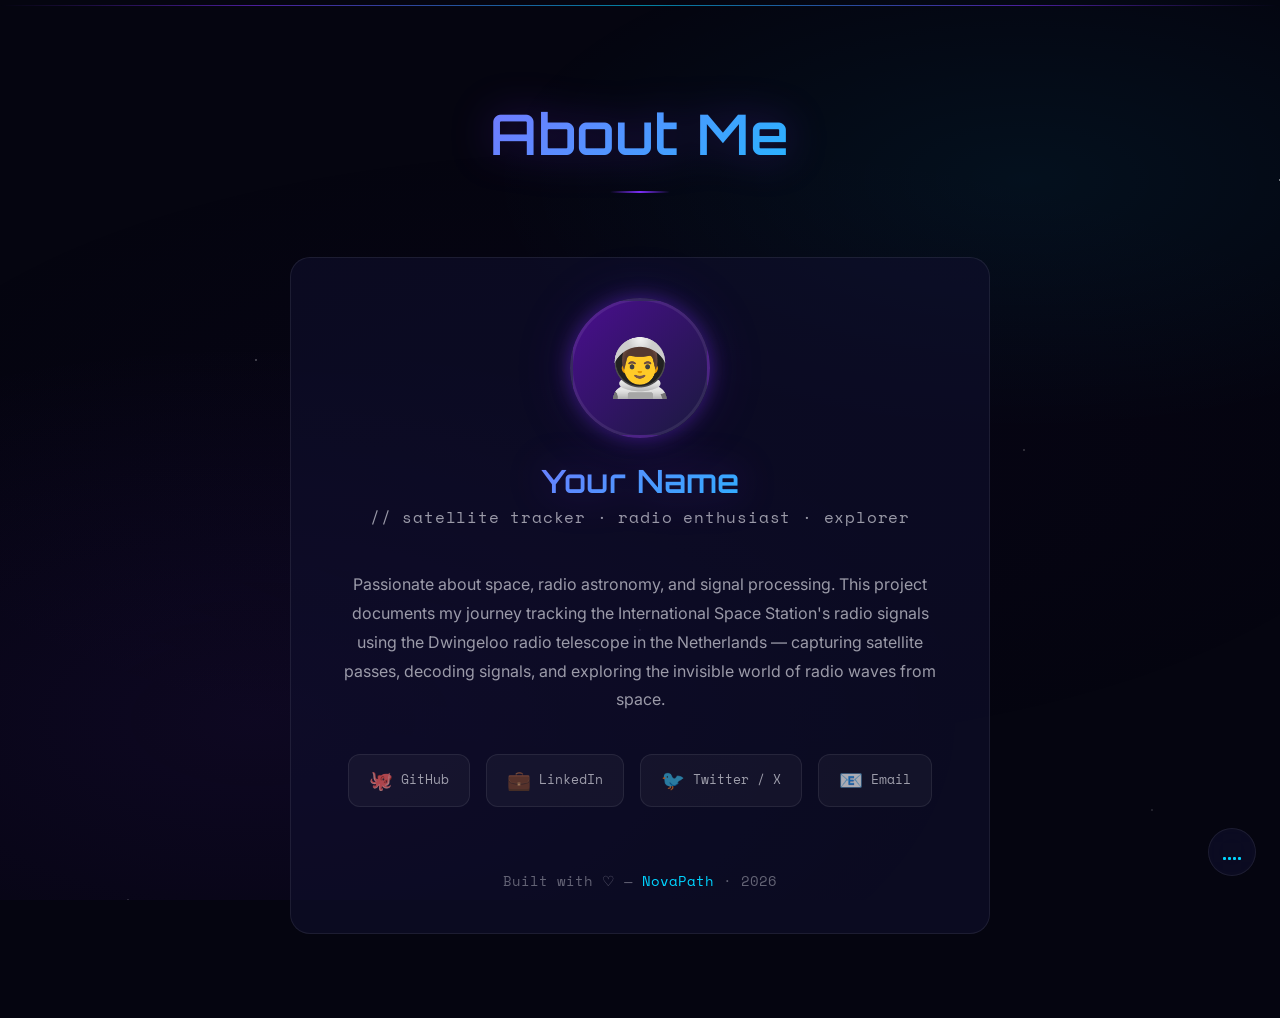
==== about.html @ ecf0092b "Commit all files and data" ====
<!DOCTYPE html>
<html lang="en">

<head>
    <meta charset="UTF-8">
    <meta name="viewport" content="width=device-width, initial-scale=1.0">
    <meta name="description" content="NovaPath — About the creator of this ISS satellite tracking project.">
    <title>NovaPath — About Me</title>

    <link rel="preconnect" href="https://fonts.googleapis.com">
    <link rel="preconnect" href="https://fonts.gstatic.com" crossorigin>
    <link
        href="https://fonts.googleapis.com/css2?family=Orbitron:wght@400;500;600;700;800;900&family=Inter:wght@300;400;500;600&family=Space+Mono&display=swap"
        rel="stylesheet">

    <link rel="stylesheet" href="css/style.css">
    <link rel="stylesheet" href="css/navbar.css">

    <style>
        .about-container {
            max-width: 700px;
            margin: 0 auto;
        }

        .about-avatar {
            width: 140px;
            height: 140px;
            border-radius: 50%;
            border: 3px solid var(--glass-border);
            background: linear-gradient(135deg, var(--nebula-dark), var(--cosmic-blue));
            display: flex;
            align-items: center;
            justify-content: center;
            font-size: 3.5rem;
            margin: 0 auto var(--gap-lg);
            box-shadow: var(--glow-purple);
            transition: all var(--duration-slow) var(--ease-out);
        }

        .about-avatar:hover {
            box-shadow: var(--glow-cyan);
            transform: scale(1.05);
        }

        .about-name {
            text-align: center;
            font-size: 2rem;
            margin-bottom: var(--gap-xs);
        }

        .about-tagline {
            text-align: center;
            color: var(--text-secondary);
            font-size: 1rem;
            margin-bottom: var(--gap-xl);
            font-family: var(--font-mono);
            letter-spacing: 0.05em;
        }

        .about-bio {
            color: var(--text-secondary);
            line-height: 1.8;
            font-size: 1rem;
            margin-bottom: var(--gap-xl);
        }

        .social-links {
            display: flex;
            flex-wrap: wrap;
            gap: var(--gap-md);
            justify-content: center;
        }

        .social-link {
            display: flex;
            align-items: center;
            gap: 8px;
            padding: 10px 20px;
            background: rgba(255, 255, 255, 0.04);
            border: 1px solid var(--glass-border);
            border-radius: var(--radius-md);
            color: var(--text-secondary);
            font-family: var(--font-mono);
            font-size: 0.8rem;
            text-decoration: none;
            transition: all var(--duration-normal) var(--ease-out);
        }

        .social-link:hover {
            border-color: var(--nebula-purple);
            color: var(--text-primary);
            box-shadow: var(--glow-purple);
            transform: translateY(-2px);
        }

        .social-link .social-icon {
            font-size: 1.2rem;
        }

        .project-note {
            margin-top: var(--gap-2xl);
            text-align: center;
            color: var(--text-muted);
            font-size: 0.85rem;
            font-family: var(--font-mono);
        }

        .project-note a {
            color: var(--accent-cyan);
        }
    </style>
</head>

<body>

    <div class="starfield"></div>
    <div class="nebula-bg"></div>

    <!-- Navigation -->
    <nav class="navbar" id="navbar">
        <div class="navbar-inner">
            <a href="index.html" class="nav-logo">NovaPath</a>
            <button class="nav-hamburger" aria-label="Toggle menu">
                <span></span><span></span><span></span>
            </button>
            <ul class="nav-links">
                <li><a href="index.html">Home</a></li>
                <li><a href="details.html">Details</a></li>
                <li><a href="gallery.html">Gallery</a></li>
                <li><a href="about.html" class="active">About</a></li>
            </ul>
        </div>
    </nav>

    <main class="page-content">
        <div class="about-container">
            <div class="section-header">
                <h1 class="glow-text">About Me</h1>
                <div class="section-divider"></div>
            </div>

            <div class="glass-card" style="text-align: center;">
                <div class="about-avatar">👨‍🚀</div>

                <h2 class="about-name glow-text">Your Name</h2>
                <p class="about-tagline">// satellite tracker · radio enthusiast · explorer</p>

                <p class="about-bio">
                    Passionate about space, radio astronomy, and signal processing. This project documents my journey
                    tracking the International Space Station's radio signals using the Dwingeloo radio telescope in the
                    Netherlands — capturing satellite passes, decoding signals, and exploring the invisible world of
                    radio waves from space.
                </p>

                <div class="social-links">
                    <a href="#" class="social-link" target="_blank" rel="noopener">
                        <span class="social-icon">🐙</span> GitHub
                    </a>
                    <a href="#" class="social-link" target="_blank" rel="noopener">
                        <span class="social-icon">💼</span> LinkedIn
                    </a>
                    <a href="#" class="social-link" target="_blank" rel="noopener">
                        <span class="social-icon">🐦</span> Twitter / X
                    </a>
                    <a href="#" class="social-link" target="_blank" rel="noopener">
                        <span class="social-icon">📧</span> Email
                    </a>
                </div>

                <p class="project-note">
                    Built with ♡ — <a href="index.html">NovaPath</a> · 2026
                </p>
            </div>
        </div>
    </main>

    <!-- Music Toggle -->
    <button class="music-toggle" id="music-toggle" aria-label="Toggle ambient music" title="Toggle ambient space music">
        <div class="bars">
            <div class="bar"></div>
            <div class="bar"></div>
            <div class="bar"></div>
            <div class="bar"></div>
        </div>
    </button>

    <script src="js/main.js"></script>
</body>

</html>
---- css/style.css ----
/* ============================================
   NovaPath — Global Design System
   Galactic Theme
   ============================================ */

@import url('https://fonts.googleapis.com/css2?family=Orbitron:wght@400;500;600;700;800;900&family=Inter:wght@300;400;500;600&family=Space+Mono&display=swap');

/* --- CSS Custom Properties --- */
:root {
  /* Colors */
  --space-void: #050510;
  --space-deep: #0a0a1a;
  --space-mid: #0f0f2e;
  --nebula-purple: #7b2ff7;
  --nebula-light: #9b59ff;
  --nebula-dark: #4a0e8f;
  --cosmic-blue: #1a1a3e;
  --accent-cyan: #00d4ff;
  --accent-gold: #ffd700;
  --accent-pink: #ff6bcb;
  --star-white: #e8e8f0;
  --ghost-white: rgba(255, 255, 255, 0.06);
  --glass-border: rgba(255, 255, 255, 0.08);
  --glass-bg: rgba(15, 15, 46, 0.6);
  --glass-bg-hover: rgba(15, 15, 46, 0.8);
  --text-primary: #e8e8f0;
  --text-secondary: rgba(232, 232, 240, 0.65);
  --text-muted: rgba(232, 232, 240, 0.4);

  /* Typography */
  --font-display: 'Orbitron', sans-serif;
  --font-body: 'Inter', sans-serif;
  --font-mono: 'Space Mono', monospace;

  /* Spacing */
  --gap-xs: 0.25rem;
  --gap-sm: 0.5rem;
  --gap-md: 1rem;
  --gap-lg: 1.5rem;
  --gap-xl: 2.5rem;
  --gap-2xl: 4rem;

  /* Radius */
  --radius-sm: 6px;
  --radius-md: 12px;
  --radius-lg: 20px;
  --radius-xl: 28px;
  --radius-full: 50%;

  /* Transitions */
  --ease-out: cubic-bezier(0.16, 1, 0.3, 1);
  --ease-spring: cubic-bezier(0.34, 1.56, 0.64, 1);
  --duration-fast: 150ms;
  --duration-normal: 300ms;
  --duration-slow: 600ms;

  /* Glow */
  --glow-purple: 0 0 20px rgba(123, 47, 247, 0.4), 0 0 60px rgba(123, 47, 247, 0.15);
  --glow-cyan: 0 0 20px rgba(0, 212, 255, 0.4), 0 0 60px rgba(0, 212, 255, 0.15);
  --glow-gold: 0 0 20px rgba(255, 215, 0, 0.4), 0 0 60px rgba(255, 215, 0, 0.15);
}

/* --- Reset & Base --- */
*, *::before, *::after {
  margin: 0;
  padding: 0;
  box-sizing: border-box;
}

html {
  scroll-behavior: smooth;
  overflow-x: hidden;
}

body {
  font-family: var(--font-body);
  background: var(--space-void);
  color: var(--text-primary);
  line-height: 1.6;
  min-height: 100vh;
  overflow-x: hidden;
  -webkit-font-smoothing: antialiased;
  -moz-osx-font-smoothing: grayscale;
}

a {
  color: var(--accent-cyan);
  text-decoration: none;
  transition: color var(--duration-fast) var(--ease-out);
}

a:hover {
  color: var(--nebula-light);
}

h1, h2, h3, h4, h5, h6 {
  font-family: var(--font-display);
  font-weight: 600;
  line-height: 1.2;
  letter-spacing: 0.02em;
}

h1 { font-size: clamp(2rem, 5vw, 3.5rem); }
h2 { font-size: clamp(1.5rem, 3.5vw, 2.5rem); }
h3 { font-size: clamp(1.1rem, 2.5vw, 1.5rem); }

/* --- Starfield Background --- */
.starfield {
  position: fixed;
  top: 0;
  left: 0;
  width: 100%;
  height: 100%;
  z-index: -10;
  pointer-events: none;
  overflow: hidden;
}

.starfield::before,
.starfield::after {
  content: '';
  position: absolute;
  top: 0;
  left: 0;
  width: 200%;
  height: 200%;
  background-image:
    radial-gradient(1px 1px at 10% 20%, rgba(255,255,255,0.8) 0%, transparent 100%),
    radial-gradient(1px 1px at 30% 60%, rgba(255,255,255,0.6) 0%, transparent 100%),
    radial-gradient(1.5px 1.5px at 50% 10%, rgba(255,255,255,0.9) 0%, transparent 100%),
    radial-gradient(1px 1px at 70% 80%, rgba(255,255,255,0.5) 0%, transparent 100%),
    radial-gradient(1px 1px at 90% 40%, rgba(255,255,255,0.7) 0%, transparent 100%),
    radial-gradient(1.2px 1.2px at 15% 85%, rgba(255,255,255,0.6) 0%, transparent 100%),
    radial-gradient(1px 1px at 45% 45%, rgba(255,255,255,0.4) 0%, transparent 100%),
    radial-gradient(1.5px 1.5px at 80% 15%, rgba(255,255,255,0.8) 0%, transparent 100%),
    radial-gradient(1px 1px at 25% 35%, rgba(200,180,255,0.5) 0%, transparent 100%),
    radial-gradient(1px 1px at 60% 70%, rgba(180,220,255,0.5) 0%, transparent 100%);
  animation: starDrift 120s linear infinite;
}

.starfield::after {
  background-image:
    radial-gradient(1px 1px at 5% 50%, rgba(255,255,255,0.7) 0%, transparent 100%),
    radial-gradient(1.5px 1.5px at 20% 80%, rgba(255,255,255,0.5) 0%, transparent 100%),
    radial-gradient(1px 1px at 40% 25%, rgba(255,255,255,0.8) 0%, transparent 100%),
    radial-gradient(1px 1px at 65% 55%, rgba(255,255,255,0.6) 0%, transparent 100%),
    radial-gradient(1.2px 1.2px at 85% 30%, rgba(255,255,255,0.7) 0%, transparent 100%),
    radial-gradient(1px 1px at 35% 90%, rgba(255,255,255,0.5) 0%, transparent 100%),
    radial-gradient(1px 1px at 55% 5%, rgba(255,255,255,0.6) 0%, transparent 100%),
    radial-gradient(1.5px 1.5px at 75% 65%, rgba(200,220,255,0.4) 0%, transparent 100%);
  animation: starDrift 180s linear infinite reverse;
  opacity: 0.7;
}

@keyframes starDrift {
  from { transform: translate(0, 0); }
  to { transform: translate(-50%, -50%); }
}

/* Nebula overlay */
.nebula-bg {
  position: fixed;
  top: 0;
  left: 0;
  width: 100%;
  height: 100%;
  z-index: -9;
  pointer-events: none;
  background:
    radial-gradient(ellipse 80% 60% at 20% 80%, rgba(123, 47, 247, 0.08) 0%, transparent 70%),
    radial-gradient(ellipse 60% 40% at 80% 20%, rgba(0, 212, 255, 0.06) 0%, transparent 70%),
    radial-gradient(ellipse 90% 50% at 50% 50%, rgba(74, 14, 143, 0.04) 0%, transparent 70%);
}

/* --- Glassmorphism Card --- */
.glass-card {
  background: var(--glass-bg);
  backdrop-filter: blur(20px);
  -webkit-backdrop-filter: blur(20px);
  border: 1px solid var(--glass-border);
  border-radius: var(--radius-lg);
  padding: var(--gap-xl);
  transition: all var(--duration-normal) var(--ease-out);
}

.glass-card:hover {
  background: var(--glass-bg-hover);
  border-color: rgba(123, 47, 247, 0.2);
  box-shadow: var(--glow-purple);
  transform: translateY(-2px);
}

/* --- Glow Text --- */
.glow-text {
  background: linear-gradient(135deg, var(--nebula-light), var(--accent-cyan));
  -webkit-background-clip: text;
  background-clip: text;
  -webkit-text-fill-color: transparent;
  filter: drop-shadow(0 0 20px rgba(123, 47, 247, 0.3));
}

.glow-text-gold {
  background: linear-gradient(135deg, var(--accent-gold), #ffed4a, var(--accent-gold));
  -webkit-background-clip: text;
  background-clip: text;
  -webkit-text-fill-color: transparent;
  filter: drop-shadow(0 0 15px rgba(255, 215, 0, 0.3));
}

/* --- Page Content Container --- */
.page-content {
  max-width: 1200px;
  margin: 0 auto;
  padding: 100px var(--gap-xl) var(--gap-2xl);
}

/* --- Section Headers --- */
.section-header {
  text-align: center;
  margin-bottom: var(--gap-2xl);
}

.section-header h2 {
  margin-bottom: var(--gap-sm);
}

.section-header p {
  color: var(--text-secondary);
  font-size: 1.05rem;
  max-width: 600px;
  margin: 0 auto;
}

/* Subtle divider */
.section-divider {
  width: 60px;
  height: 2px;
  background: linear-gradient(90deg, transparent, var(--nebula-purple), transparent);
  margin: var(--gap-lg) auto;
}

/* --- Scrollbar --- */
::-webkit-scrollbar {
  width: 6px;
}

::-webkit-scrollbar-track {
  background: var(--space-void);
}

::-webkit-scrollbar-thumb {
  background: var(--nebula-dark);
  border-radius: 3px;
}

::-webkit-scrollbar-thumb:hover {
  background: var(--nebula-purple);
}

/* --- Selection --- */
::selection {
  background: rgba(123, 47, 247, 0.3);
  color: var(--star-white);
}

/* --- Music Toggle --- */
.music-toggle {
  position: fixed;
  bottom: 24px;
  right: 24px;
  z-index: 999;
  width: 48px;
  height: 48px;
  border-radius: var(--radius-full);
  border: 1px solid var(--glass-border);
  background: var(--glass-bg);
  backdrop-filter: blur(12px);
  cursor: pointer;
  display: flex;
  align-items: center;
  justify-content: center;
  color: var(--text-primary);
  font-size: 1.2rem;
  transition: all var(--duration-normal) var(--ease-out);
}

.music-toggle:hover {
  border-color: var(--nebula-purple);
  box-shadow: var(--glow-purple);
  transform: scale(1.1);
}

.music-toggle.playing .bar {
  animation: soundBars 0.6s ease-in-out infinite alternate;
}

.music-toggle .bars {
  display: flex;
  gap: 2px;
  align-items: flex-end;
  height: 16px;
}

.music-toggle .bar {
  width: 3px;
  background: var(--accent-cyan);
  border-radius: 1px;
  transition: height 0.2s;
}

.music-toggle .bar:nth-child(1) { height: 6px; animation-delay: 0s; }
.music-toggle .bar:nth-child(2) { height: 10px; animation-delay: 0.15s; }
.music-toggle .bar:nth-child(3) { height: 14px; animation-delay: 0.3s; }
.music-toggle .bar:nth-child(4) { height: 8px; animation-delay: 0.45s; }

.music-toggle:not(.playing) .bar {
  height: 3px !important;
  animation: none !important;
}

@keyframes soundBars {
  0% { height: 4px; }
  100% { height: 16px; }
}

/* --- Utility --- */
.sr-only {
  position: absolute;
  width: 1px;
  height: 1px;
  padding: 0;
  margin: -1px;
  overflow: hidden;
  clip: rect(0, 0, 0, 0);
  border: 0;
}

/* --- Page Transitions --- */
.page-enter {
  animation: pageIn 0.6s var(--ease-out) forwards;
}

@keyframes pageIn {
  from {
    opacity: 0;
    transform: translateY(20px);
  }
  to {
    opacity: 1;
    transform: translateY(0);
  }
}

/* --- Responsive --- */
@media (max-width: 768px) {
  .page-content {
    padding: 80px var(--gap-md) var(--gap-xl);
  }
  .glass-card {
    padding: var(--gap-lg);
  }
}
---- css/navbar.css ----
/* ============================================
   NovaPath — Navigation Bar
   Collapsed by default, reveals on hover
   ============================================ */

.navbar {
    position: fixed;
    top: 0;
    left: 0;
    right: 0;
    z-index: 1000;
    height: 6px;
    transition: height var(--duration-slow) var(--ease-out),
        background var(--duration-slow) var(--ease-out),
        backdrop-filter var(--duration-slow) var(--ease-out);
    overflow: hidden;
}

/* Thin glow line when collapsed */
.navbar::before {
    content: '';
    position: absolute;
    bottom: 0;
    left: 0;
    right: 0;
    height: 1px;
    background: linear-gradient(90deg,
            transparent 0%,
            var(--nebula-purple) 20%,
            var(--accent-cyan) 50%,
            var(--nebula-purple) 80%,
            transparent 100%);
    opacity: 0.6;
    transition: opacity var(--duration-normal) var(--ease-out);
}

/* Expanded state */
.navbar:hover,
.navbar.expanded {
    height: 64px;
    background: rgba(10, 10, 26, 0.85);
    backdrop-filter: blur(24px);
    -webkit-backdrop-filter: blur(24px);
    border-bottom: 1px solid var(--glass-border);
}

.navbar:hover::before,
.navbar.expanded::before {
    opacity: 0;
}

/* Inner container */
.navbar-inner {
    max-width: 1400px;
    margin: 0 auto;
    padding: 0 var(--gap-xl);
    height: 64px;
    display: flex;
    align-items: center;
    justify-content: space-between;
    opacity: 0;
    transform: translateY(-10px);
    transition: opacity var(--duration-normal) var(--ease-out) 0.1s,
        transform var(--duration-normal) var(--ease-out) 0.1s;
}

.navbar:hover .navbar-inner,
.navbar.expanded .navbar-inner {
    opacity: 1;
    transform: translateY(0);
}

/* Logo */
.nav-logo {
    font-family: var(--font-display);
    font-size: 1.2rem;
    font-weight: 700;
    letter-spacing: 0.1em;
    text-transform: uppercase;
    background: linear-gradient(135deg, var(--nebula-light), var(--accent-cyan));
    -webkit-background-clip: text;
    background-clip: text;
    -webkit-text-fill-color: transparent;
    text-decoration: none;
    white-space: nowrap;
}

/* Nav links */
.nav-links {
    display: flex;
    align-items: center;
    gap: var(--gap-lg);
    list-style: none;
}

.nav-links a {
    font-family: var(--font-display);
    font-size: 0.75rem;
    font-weight: 500;
    letter-spacing: 0.12em;
    text-transform: uppercase;
    color: var(--text-secondary);
    text-decoration: none;
    padding: var(--gap-xs) var(--gap-sm);
    position: relative;
    transition: color var(--duration-fast) var(--ease-out);
}

.nav-links a::after {
    content: '';
    position: absolute;
    bottom: -4px;
    left: 50%;
    width: 0;
    height: 2px;
    background: linear-gradient(90deg, var(--nebula-purple), var(--accent-cyan));
    border-radius: 1px;
    transition: width var(--duration-normal) var(--ease-out),
        left var(--duration-normal) var(--ease-out);
}

.nav-links a:hover,
.nav-links a.active {
    color: var(--text-primary);
}

.nav-links a:hover::after,
.nav-links a.active::after {
    width: 100%;
    left: 0;
}

/* Mobile hamburger */
.nav-hamburger {
    display: none;
    flex-direction: column;
    gap: 4px;
    cursor: pointer;
    padding: 8px;
    background: none;
    border: none;
}

.nav-hamburger span {
    display: block;
    width: 20px;
    height: 2px;
    background: var(--text-primary);
    border-radius: 1px;
    transition: all var(--duration-normal) var(--ease-out);
}

/* Mobile */
@media (max-width: 768px) {
    .nav-hamburger {
        display: flex;
    }

    .nav-links {
        position: fixed;
        top: 64px;
        left: 0;
        right: 0;
        flex-direction: column;
        background: rgba(10, 10, 26, 0.95);
        backdrop-filter: blur(24px);
        padding: var(--gap-lg);
        gap: var(--gap-md);
        transform: translateY(-100%);
        opacity: 0;
        transition: all var(--duration-normal) var(--ease-out);
        pointer-events: none;
        border-bottom: 1px solid var(--glass-border);
    }

    .nav-links.mobile-open {
        transform: translateY(0);
        opacity: 1;
        pointer-events: all;
    }

    .navbar:hover,
    .navbar.expanded {
        height: 64px;
    }
}
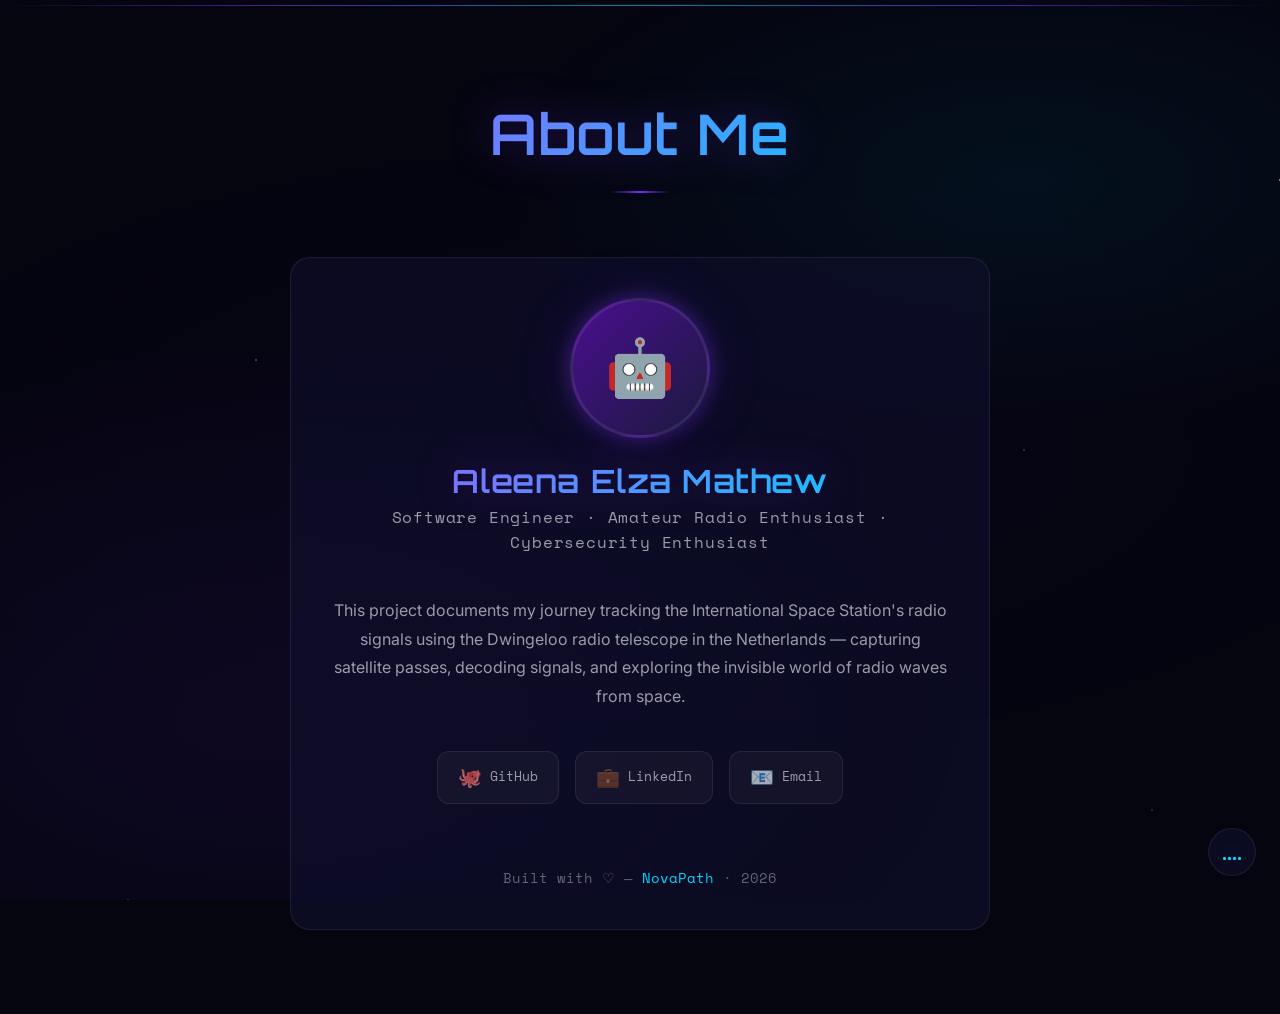
==== commit cab91310: "Update profile information in about.html" ====
--- a/about.html
+++ b/about.html
@@ -140,29 +140,27 @@
             </div>
 
             <div class="glass-card" style="text-align: center;">
-                <div class="about-avatar">👨‍🚀</div>
+                <div class="about-avatar">🤖</div>
 
-                <h2 class="about-name glow-text">Your Name</h2>
-                <p class="about-tagline">// satellite tracker · radio enthusiast · explorer</p>
+                <h2 class="about-name glow-text">Aleena Elza Mathew</h2>
+                <p class="about-tagline">Software Engineer · Amateur Radio Enthusiast · Cybersecurity Enthusiast</p>
 
                 <p class="about-bio">
-                    Passionate about space, radio astronomy, and signal processing. This project documents my journey
+                    This project documents my journey
                     tracking the International Space Station's radio signals using the Dwingeloo radio telescope in the
                     Netherlands — capturing satellite passes, decoding signals, and exploring the invisible world of
                     radio waves from space.
                 </p>
 
                 <div class="social-links">
-                    <a href="#" class="social-link" target="_blank" rel="noopener">
+                    <a href="https://github.com/officialelza" class="social-link" target="_blank" rel="noopener">
                         <span class="social-icon">🐙</span> GitHub
                     </a>
-                    <a href="#" class="social-link" target="_blank" rel="noopener">
+                    <a href="https://www.linkedin.com/in/aleenaelza/" class="social-link" target="_blank"
+                        rel="noopener">
                         <span class="social-icon">💼</span> LinkedIn
                     </a>
-                    <a href="#" class="social-link" target="_blank" rel="noopener">
-                        <span class="social-icon">🐦</span> Twitter / X
-                    </a>
-                    <a href="#" class="social-link" target="_blank" rel="noopener">
+                    <a href="mailto:officialelza0@gmail.com" class="social-link" target="_blank" rel="noopener">
                         <span class="social-icon">📧</span> Email
                     </a>
                 </div>
